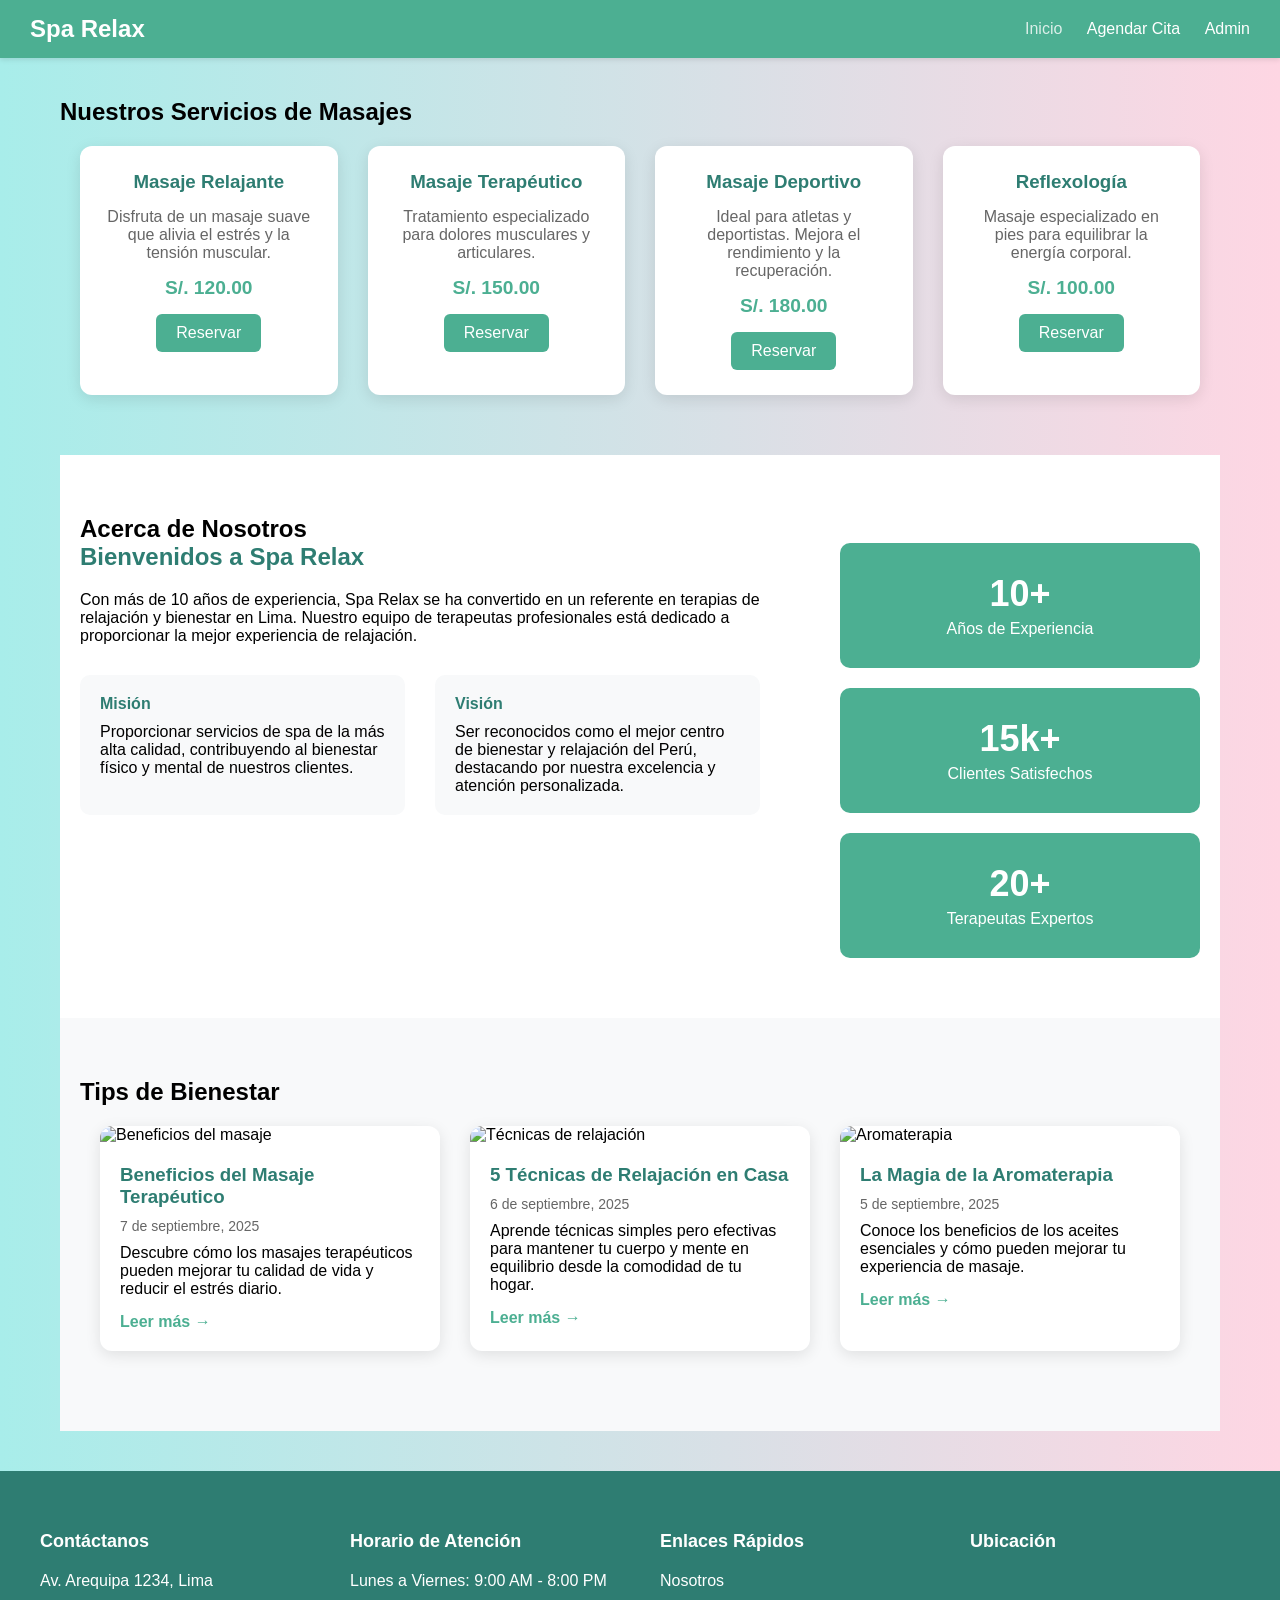
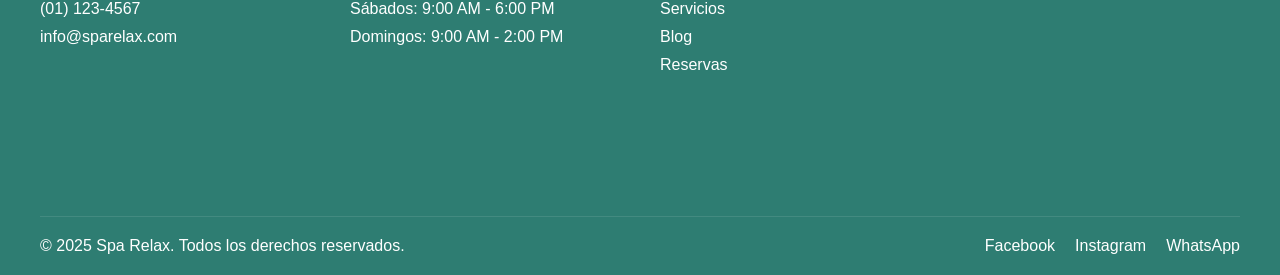
==== index.html @ 63e58964 "avance" ====
<!DOCTYPE html>
<html lang="es">
<head>
    <meta charset="UTF-8">
    <meta name="viewport" content="width=device-width, initial-scale=1.0">
    <title>Spa Relax - Inicio</title>
    <link rel="stylesheet" href="styles.css">
</head>
<body>
    <header class="header">
        <h1>Spa Relax</h1>
        <nav class="nav">
            <a href="index.html" class="active">Inicio</a>
            <a href="login.html">Agendar Cita</a>
            <a href="login_admin.html">Admin</a>
        </nav>
    </header>

    <main class="main-content">
        <h2>Nuestros Servicios de Masajes</h2>
        
        <div class="cards-container">
            <div class="card">
                <h3>Masaje Relajante</h3>
                <p>Disfruta de un masaje suave que alivia el estrés y la tensión muscular.</p>
                <p class="price">S/. 120.00</p>
                <a href="login.html" class="btn-card">Reservar</a>
            </div>

            <div class="card">
                <h3>Masaje Terapéutico</h3>
                <p>Tratamiento especializado para dolores musculares y articulares.</p>
                <p class="price">S/. 150.00</p>
                <a href="login.html" class="btn-card">Reservar</a>
            </div>

            <div class="card">
                <h3>Masaje Deportivo</h3>
                <p>Ideal para atletas y deportistas. Mejora el rendimiento y la recuperación.</p>
                <p class="price">S/. 180.00</p>
                <a href="login.html" class="btn-card">Reservar</a>
            </div>

            <div class="card">
                <h3>Reflexología</h3>
                <p>Masaje especializado en pies para equilibrar la energía corporal.</p>
                <p class="price">S/. 100.00</p>
                <a href="login.html" class="btn-card">Reservar</a>
            </div>
        </div>
        <!-- Sección Acerca de Nosotros -->
        <section class="about-section" id="nosotros">
            <h2>Acerca de Nosotros</h2>
            <div class="about-content">
                <div class="about-text">
                    <h3>Bienvenidos a Spa Relax</h3>
                    <p>Con más de 10 años de experiencia, Spa Relax se ha convertido en un referente en terapias de relajación y bienestar en Lima. Nuestro equipo de terapeutas profesionales está dedicado a proporcionar la mejor experiencia de relajación.</p>
                    
                    <div class="about-features">
                        <div class="feature">
                            <h4>Misión</h4>
                            <p>Proporcionar servicios de spa de la más alta calidad, contribuyendo al bienestar físico y mental de nuestros clientes.</p>
                        </div>
                        <div class="feature">
                            <h4>Visión</h4>
                            <p>Ser reconocidos como el mejor centro de bienestar y relajación del Perú, destacando por nuestra excelencia y atención personalizada.</p>
                        </div>
                    </div>
                </div>
                <div class="about-stats">
                    <div class="stat-item">
                        <span class="stat-number">10+</span>
                        <span class="stat-text">Años de Experiencia</span>
                    </div>
                    <div class="stat-item">
                        <span class="stat-number">15k+</span>
                        <span class="stat-text">Clientes Satisfechos</span>
                    </div>
                    <div class="stat-item">
                        <span class="stat-number">20+</span>
                        <span class="stat-text">Terapeutas Expertos</span>
                    </div>
                </div>
            </div>
        </section>

        <!-- Sección Blog -->
        <section class="blog-section" id="blog">
            <h2>Tips de Bienestar</h2>
            <div class="blog-container">
                <article class="blog-card">
                    <div class="blog-image">
                        <img src="https://via.placeholder.com/300x200" alt="Beneficios del masaje">
                    </div>
                    <div class="blog-content">
                        <h3>Beneficios del Masaje Terapéutico</h3>
                        <p class="blog-date">7 de septiembre, 2025</p>
                        <p>Descubre cómo los masajes terapéuticos pueden mejorar tu calidad de vida y reducir el estrés diario.</p>
                        <a href="#" class="blog-link">Leer más →</a>
                    </div>
                </article>

                <article class="blog-card">
                    <div class="blog-image">
                        <img src="https://via.placeholder.com/300x200" alt="Técnicas de relajación">
                    </div>
                    <div class="blog-content">
                        <h3>5 Técnicas de Relajación en Casa</h3>
                        <p class="blog-date">6 de septiembre, 2025</p>
                        <p>Aprende técnicas simples pero efectivas para mantener tu cuerpo y mente en equilibrio desde la comodidad de tu hogar.</p>
                        <a href="#" class="blog-link">Leer más →</a>
                    </div>
                </article>

                <article class="blog-card">
                    <div class="blog-image">
                        <img src="https://via.placeholder.com/300x200" alt="Aromaterapia">
                    </div>
                    <div class="blog-content">
                        <h3>La Magia de la Aromaterapia</h3>
                        <p class="blog-date">5 de septiembre, 2025</p>
                        <p>Conoce los beneficios de los aceites esenciales y cómo pueden mejorar tu experiencia de masaje.</p>
                        <a href="#" class="blog-link">Leer más →</a>
                    </div>
                </article>
            </div>
        </section>
    </main>

    <!-- Footer -->
    <footer class="footer">
        <div class="footer-content">
            <div class="footer-section">
                <h3>Contáctanos</h3>
                <p><i class="icon-location"></i> Av. Arequipa 1234, Lima</p>
                <p><i class="icon-phone"></i> (01) 123-4567</p>
                <p><i class="icon-email"></i> info@sparelax.com</p>
            </div>
            
            <div class="footer-section">
                <h3>Horario de Atención</h3>
                <p>Lunes a Viernes: 9:00 AM - 8:00 PM</p>
                <p>Sábados: 9:00 AM - 6:00 PM</p>
                <p>Domingos: 9:00 AM - 2:00 PM</p>
            </div>

            <div class="footer-section">
                <h3>Enlaces Rápidos</h3>
                <ul>
                    <li><a href="#nosotros">Nosotros</a></li>
                    <li><a href="#servicios">Servicios</a></li>
                    <li><a href="#blog">Blog</a></li>
                    <li><a href="login.html">Reservas</a></li>
                </ul>
            </div>

            <div class="footer-section">
                <h3>Ubicación</h3>
                <div class="map-container">
                    <iframe 
                        src="https://www.google.com/maps/embed?pb=!1m18!1m12!1m3!1d3901.964601666644!2d-77.03197492393517!3d-12.046654788118893!2m3!1f0!2f0!3f0!3m2!1i1024!2i768!4f13.1!3m3!1m2!1s0x9105c8b5d35662c7%3A0x15f669c01b8ed419!2sAv.%20Arequipa%2C%20Lima!5e0!3m2!1ses!2spe!4v1709910151234!5m2!1ses!2spe" 
                        width="100%" 
                        height="200" 
                        style="border:0;" 
                        allowfullscreen="" 
                        loading="lazy">
                    </iframe>
                </div>
            </div>
        </div>
        <div class="footer-bottom">
            <p>&copy; 2025 Spa Relax. Todos los derechos reservados.</p>
            <div class="social-links">
                <a href="#" class="social-link">Facebook</a>
                <a href="#" class="social-link">Instagram</a>
                <a href="#" class="social-link">WhatsApp</a>
            </div>
        </div>
    </footer>
</body>
</html>
---- styles.css ----
/* Reset y estilos base */
* {
    margin: 0;
    padding: 0;
    box-sizing: border-box;
}

body {
    margin: 0;
    font-family: 'Segoe UI', Tahoma, Geneva, Verdana, sans-serif;
    background: linear-gradient(to right, #a8edea, #fed6e3);
    min-height: 100vh;
}

/* Header y navegación */
.header {
    background-color: #4caf92;
    color: #fff;
    padding: 15px 30px;
    display: flex;
    justify-content: space-between;
    align-items: center;
    box-shadow: 0 2px 5px rgba(0,0,0,0.1);
}

.header h1 {
    margin: 0;
    font-size: 24px;
}

.nav a {
    color: #fff;
    text-decoration: none;
    margin-left: 20px;
    font-size: 16px;
    transition: opacity 0.3s;
}

.nav a:hover,
.nav .active {
    opacity: 0.8;
}

/* Contenedor principal */
.main-content {
    padding: 40px 20px;
    max-width: 1200px;
    margin: 0 auto;
}

/* Tarjetas de servicios */
.cards-container {
    display: grid;
    grid-template-columns: repeat(auto-fit, minmax(250px, 1fr));
    gap: 30px;
    padding: 20px;
}

.card {
    background-color: #fff;
    border-radius: 12px;
    padding: 25px;
    text-align: center;
    box-shadow: 0 4px 15px rgba(0,0,0,0.1);
    transition: transform 0.3s ease;
}

.card:hover {
    transform: translateY(-5px);
}

.card h3 {
    color: #2e7d72;
    margin-bottom: 15px;
}

.card p {
    color: #666;
    margin-bottom: 15px;
}

.card .price {
    color: #4caf92;
    font-weight: bold;
    font-size: 1.2em;
    margin: 15px 0;
}

.btn-card {
    display: inline-block;
    padding: 10px 20px;
    background-color: #4caf92;
    color: #fff;
    text-decoration: none;
    border-radius: 6px;
    transition: background-color 0.3s;
}

.btn-card:hover {
    background-color: #3a8d74;
}

/* Menú de Usuario */
.user-menu {
    display: flex;
    align-items: center;
    gap: 15px;
}

.user-name {
    color: #fff;
    font-size: 14px;
}

.logout-link {
    color: #fff;
    background-color: rgba(255,255,255,0.1);
    padding: 5px 10px;
    border-radius: 4px;
    text-decoration: none;
    font-size: 14px;
    transition: background-color 0.3s;
}

.logout-link:hover {
    background-color: rgba(255,255,255,0.2);
}

/* Dashboard y Panel de Usuario */
.dashboard-container {
    max-width: 1200px;
    margin: 40px auto;
    padding: 0 20px;
    display: grid;
    grid-template-columns: 300px 1fr;
    gap: 30px;
}

.user-info-panel {
    background-color: #fff;
    border-radius: 12px;
    box-shadow: 0 4px 15px rgba(0,0,0,0.1);
    padding: 20px;
}

.user-profile {
    margin-bottom: 30px;
}

.user-profile h3,
.upcoming-appointments h3 {
    color: #2e7d72;
    margin-bottom: 15px;
    padding-bottom: 10px;
    border-bottom: 2px solid #f0f0f0;
}

.profile-details p {
    margin-bottom: 10px;
    color: #666;
}

.profile-details strong {
    color: #333;
    display: inline-block;
    width: 80px;
}

.upcoming-appointments .no-appointments {
    color: #666;
    font-style: italic;
    text-align: center;
    padding: 20px 0;
}

/* Formularios */
.form-container {
    background-color: #fff;
    padding: 30px;
    border-radius: 12px;
    box-shadow: 0 4px 15px rgba(0,0,0,0.1);
}

.form-summary {
    margin: 20px 0;
    padding: 15px;
    background-color: #f8f9fa;
    border-radius: 6px;
}

.form-summary h4 {
    color: #2e7d72;
    margin-bottom: 10px;
}

.form-summary p {
    color: #666;
    font-size: 14px;
}

.form-container h2 {
    text-align: center;
    color: #2e7d72;
    margin-bottom: 30px;
}

.form-group {
    margin-bottom: 20px;
}

.form-group label {
    display: block;
    margin-bottom: 5px;
    color: #555;
}

.form-group input,
.form-group select {
    width: 100%;
    padding: 10px;
    border: 1px solid #ddd;
    border-radius: 6px;
    font-size: 16px;
}

.form-group select {
    background-color: #fff;
}

.btn-submit {
    width: 100%;
    padding: 12px;
    background-color: #4caf92;
    color: #fff;
    border: none;
    border-radius: 6px;
    cursor: pointer;
    font-size: 16px;
    transition: background-color 0.3s;
}

.btn-submit:hover {
    background-color: #3a8d74;
}

/* Login de administrador */
.login-container {
    background-color: #fff;
    padding: 40px;
    border-radius: 12px;
    box-shadow: 0 4px 15px rgba(0,0,0,0.1);
    max-width: 400px;
    margin: 40px auto;
}

.login-container h2 {
    text-align: center;
    color: #2e7d72;
    margin-bottom: 30px;
}

.btn-login {
    width: 100%;
    padding: 12px;
    background-color: #4caf92;
    color: #fff;
    border: none;
    border-radius: 6px;
    cursor: pointer;
    font-size: 16px;
    margin-top: 20px;
}

.btn-login:hover {
    background-color: #3a8d74;
}

.extra-links {
    margin-top: 15px;
    text-align: center;
}

.extra-links a {
    color: #2e7d72;
    text-decoration: none;
}

.extra-links a:hover {
    text-decoration: underline;
}

/* Panel de administración */
.admin-content {
    padding: 30px;
    max-width: 1200px;
    margin: 0 auto;
}

.table-container {
    background-color: #fff;
    border-radius: 12px;
    padding: 20px;
    box-shadow: 0 4px 15px rgba(0,0,0,0.1);
    overflow-x: auto;
}

.admin-table {
    width: 100%;
    border-collapse: collapse;
    margin-top: 20px;
}

.admin-table th,
.admin-table td {
    padding: 12px;
    text-align: left;
    border-bottom: 1px solid #ddd;
}

.admin-table th {
    background-color: #f5f5f5;
    color: #2e7d72;
}

.btn-edit,
.btn-delete {
    padding: 6px 12px;
    border: none;
    border-radius: 4px;
    cursor: pointer;
    margin: 0 5px;
}

.btn-edit {
    background-color: #4caf92;
    color: #fff;
}

.btn-delete {
    background-color: #ff6b6b;
    color: #fff;
}

.btn-edit:hover {
    background-color: #3a8d74;
}

.btn-delete:hover {
    background-color: #ff5252;
}

.logout {
    color: #fff;
    background-color: #ff6b6b;
    padding: 8px 16px;
    border-radius: 4px;
}

/* Responsive */
@media (max-width: 768px) {
    .header {
        flex-direction: column;
        text-align: center;
        padding: 15px;
    }

    .nav {
        margin-top: 15px;
        flex-direction: column;
        gap: 10px;
    }

    .nav a {
        margin: 0 10px;
    }

    .user-menu {
        margin-top: 10px;
        flex-direction: column;
        gap: 10px;
    }

    .dashboard-container {
        grid-template-columns: 1fr;
    }

    .form-container {
        margin: 20px;
    }

    .admin-table {
        font-size: 14px;
    }

    .btn-edit,
    .btn-delete {
        padding: 4px 8px;
        font-size: 12px;
    }
}

/* Sección Acerca de Nosotros */
.about-section {
    padding: 60px 20px;
    background-color: #fff;
    margin-top: 40px;
}

.about-content {
    max-width: 1200px;
    margin: 0 auto;
    display: grid;
    grid-template-columns: 2fr 1fr;
    gap: 40px;
    align-items: start;
}

.about-text {
    padding-right: 40px;
}

.about-text h3 {
    color: #2e7d72;
    margin-bottom: 20px;
    font-size: 24px;
}

.about-features {
    display: grid;
    grid-template-columns: 1fr 1fr;
    gap: 30px;
    margin-top: 30px;
}

.feature {
    padding: 20px;
    background-color: #f8f9fa;
    border-radius: 10px;
}

.feature h4 {
    color: #2e7d72;
    margin-bottom: 10px;
}

.about-stats {
    display: grid;
    grid-template-columns: 1fr;
    gap: 20px;
}

.stat-item {
    text-align: center;
    padding: 30px;
    background-color: #4caf92;
    color: white;
    border-radius: 10px;
}

.stat-number {
    display: block;
    font-size: 36px;
    font-weight: bold;
    margin-bottom: 5px;
}

.stat-text {
    font-size: 16px;
}

/* Sección Blog */
.blog-section {
    padding: 60px 20px;
    background-color: #f8f9fa;
}

.blog-container {
    max-width: 1200px;
    margin: 0 auto;
    display: grid;
    grid-template-columns: repeat(auto-fit, minmax(300px, 1fr));
    gap: 30px;
    padding: 20px;
}

.blog-card {
    background: white;
    border-radius: 12px;
    overflow: hidden;
    box-shadow: 0 4px 15px rgba(0,0,0,0.1);
    transition: transform 0.3s ease;
}

.blog-card:hover {
    transform: translateY(-5px);
}

.blog-image img {
    width: 100%;
    height: 200px;
    object-fit: cover;
}

.blog-content {
    padding: 20px;
}

.blog-content h3 {
    color: #2e7d72;
    margin-bottom: 10px;
}

.blog-date {
    color: #666;
    font-size: 14px;
    margin-bottom: 10px;
}

.blog-link {
    display: inline-block;
    color: #4caf92;
    text-decoration: none;
    margin-top: 15px;
    font-weight: bold;
}

.blog-link:hover {
    color: #2e7d72;
}

/* Footer */
.footer {
    background-color: #2e7d72;
    color: white;
    padding: 60px 20px 20px;
}

.footer-content {
    max-width: 1200px;
    margin: 0 auto;
    display: grid;
    grid-template-columns: repeat(auto-fit, minmax(250px, 1fr));
    gap: 40px;
}

.footer-section h3 {
    margin-bottom: 20px;
    font-size: 18px;
}

.footer-section p {
    margin-bottom: 10px;
}

.footer-section ul {
    list-style: none;
    padding: 0;
}

.footer-section ul li {
    margin-bottom: 10px;
}

.footer-section a {
    color: white;
    text-decoration: none;
}

.footer-section a:hover {
    text-decoration: underline;
}

.map-container {
    border-radius: 10px;
    overflow: hidden;
}

.footer-bottom {
    max-width: 1200px;
    margin: 40px auto 0;
    padding-top: 20px;
    border-top: 1px solid rgba(255,255,255,0.1);
    display: flex;
    justify-content: space-between;
    align-items: center;
}

.social-links {
    display: flex;
    gap: 20px;
}

.social-link {
    color: white;
    text-decoration: none;
    transition: opacity 0.3s;
}

.social-link:hover {
    opacity: 0.8;
}

@media (max-width: 768px) {
    .about-content {
        grid-template-columns: 1fr;
        gap: 30px;
    }

    .about-text {
        padding-right: 0;
    }

    .about-features {
        grid-template-columns: 1fr;
    }

    .footer-content {
        grid-template-columns: repeat(auto-fit, minmax(200px, 1fr));
    }

    .footer-bottom {
        flex-direction: column;
        text-align: center;
        gap: 20px;
    }
}

@media (max-width: 480px) {
    .card {
        margin: 10px;
    }

    .form-container {
        padding: 15px;
    }

    .login-container {
        margin: 20px;
        padding: 20px;
    }

    .blog-container {
        grid-template-columns: 1fr;
    }

    .stat-item {
        padding: 20px;
    }
}
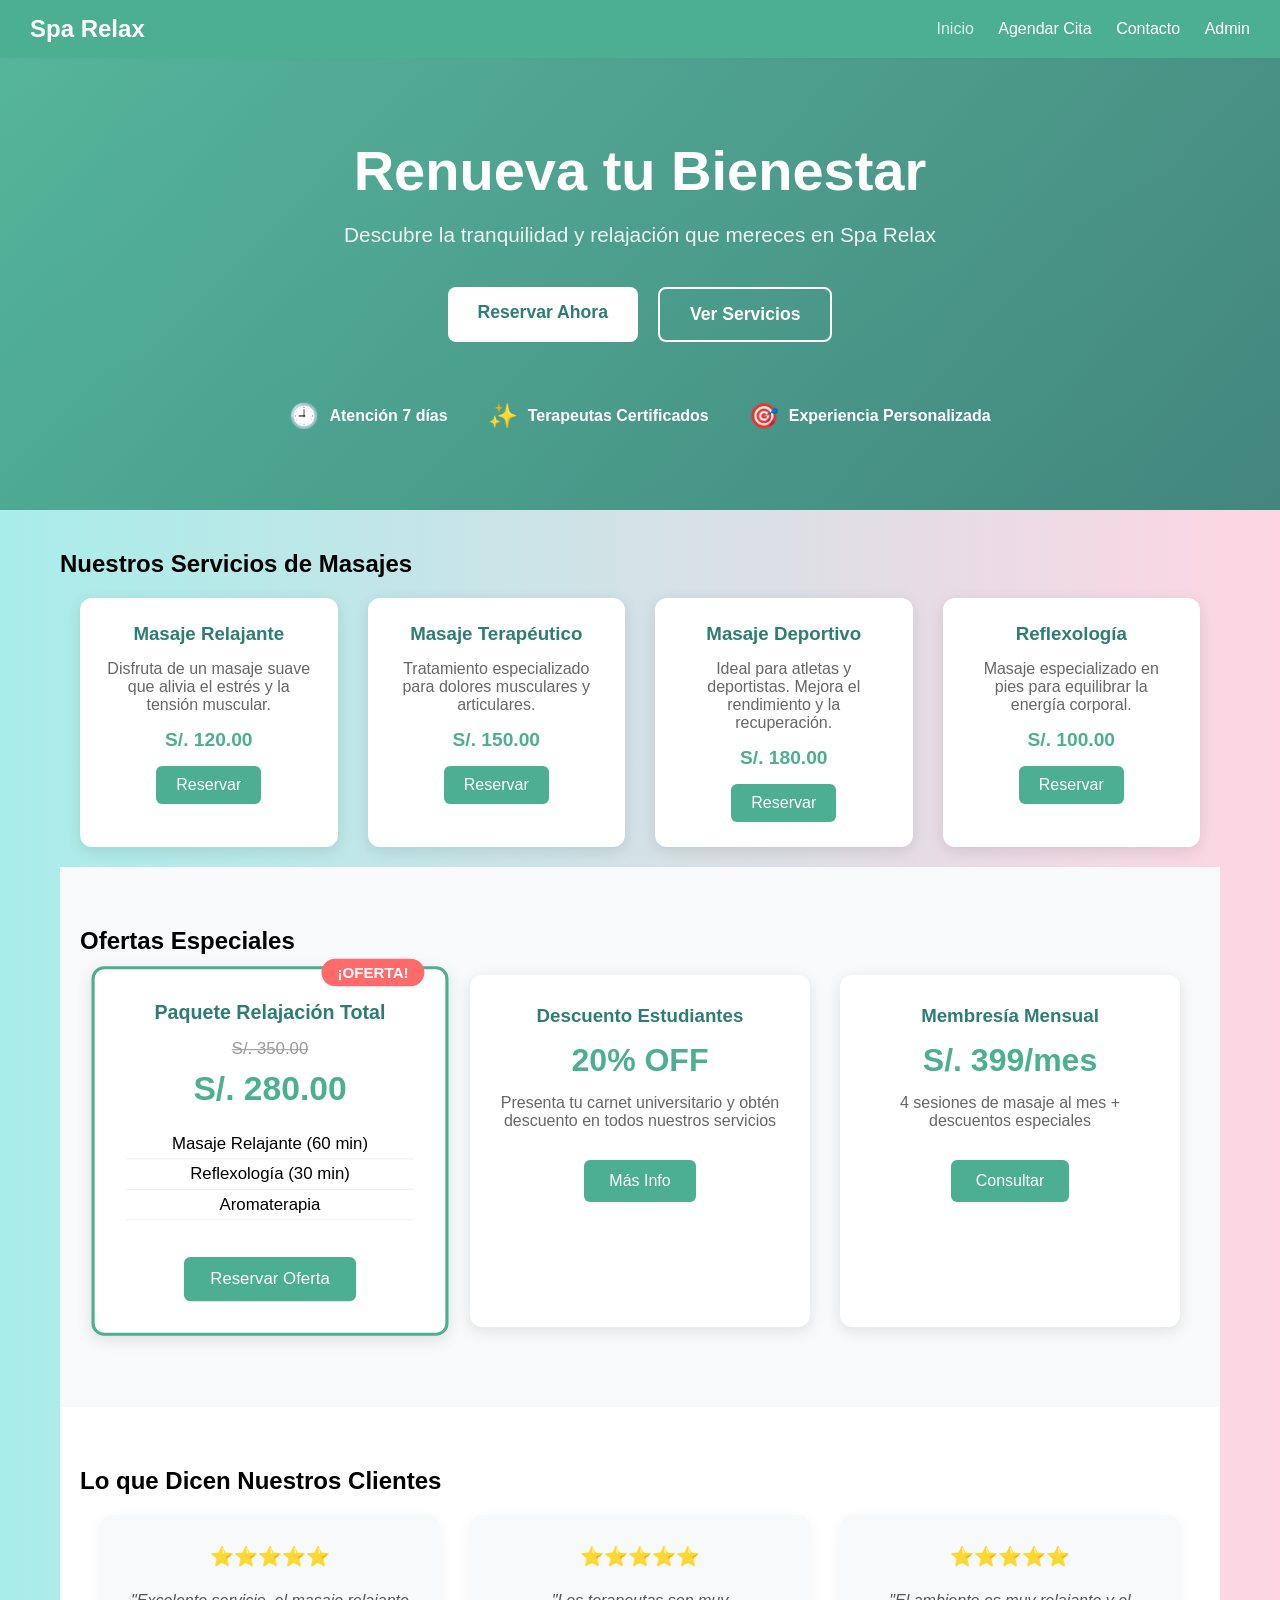
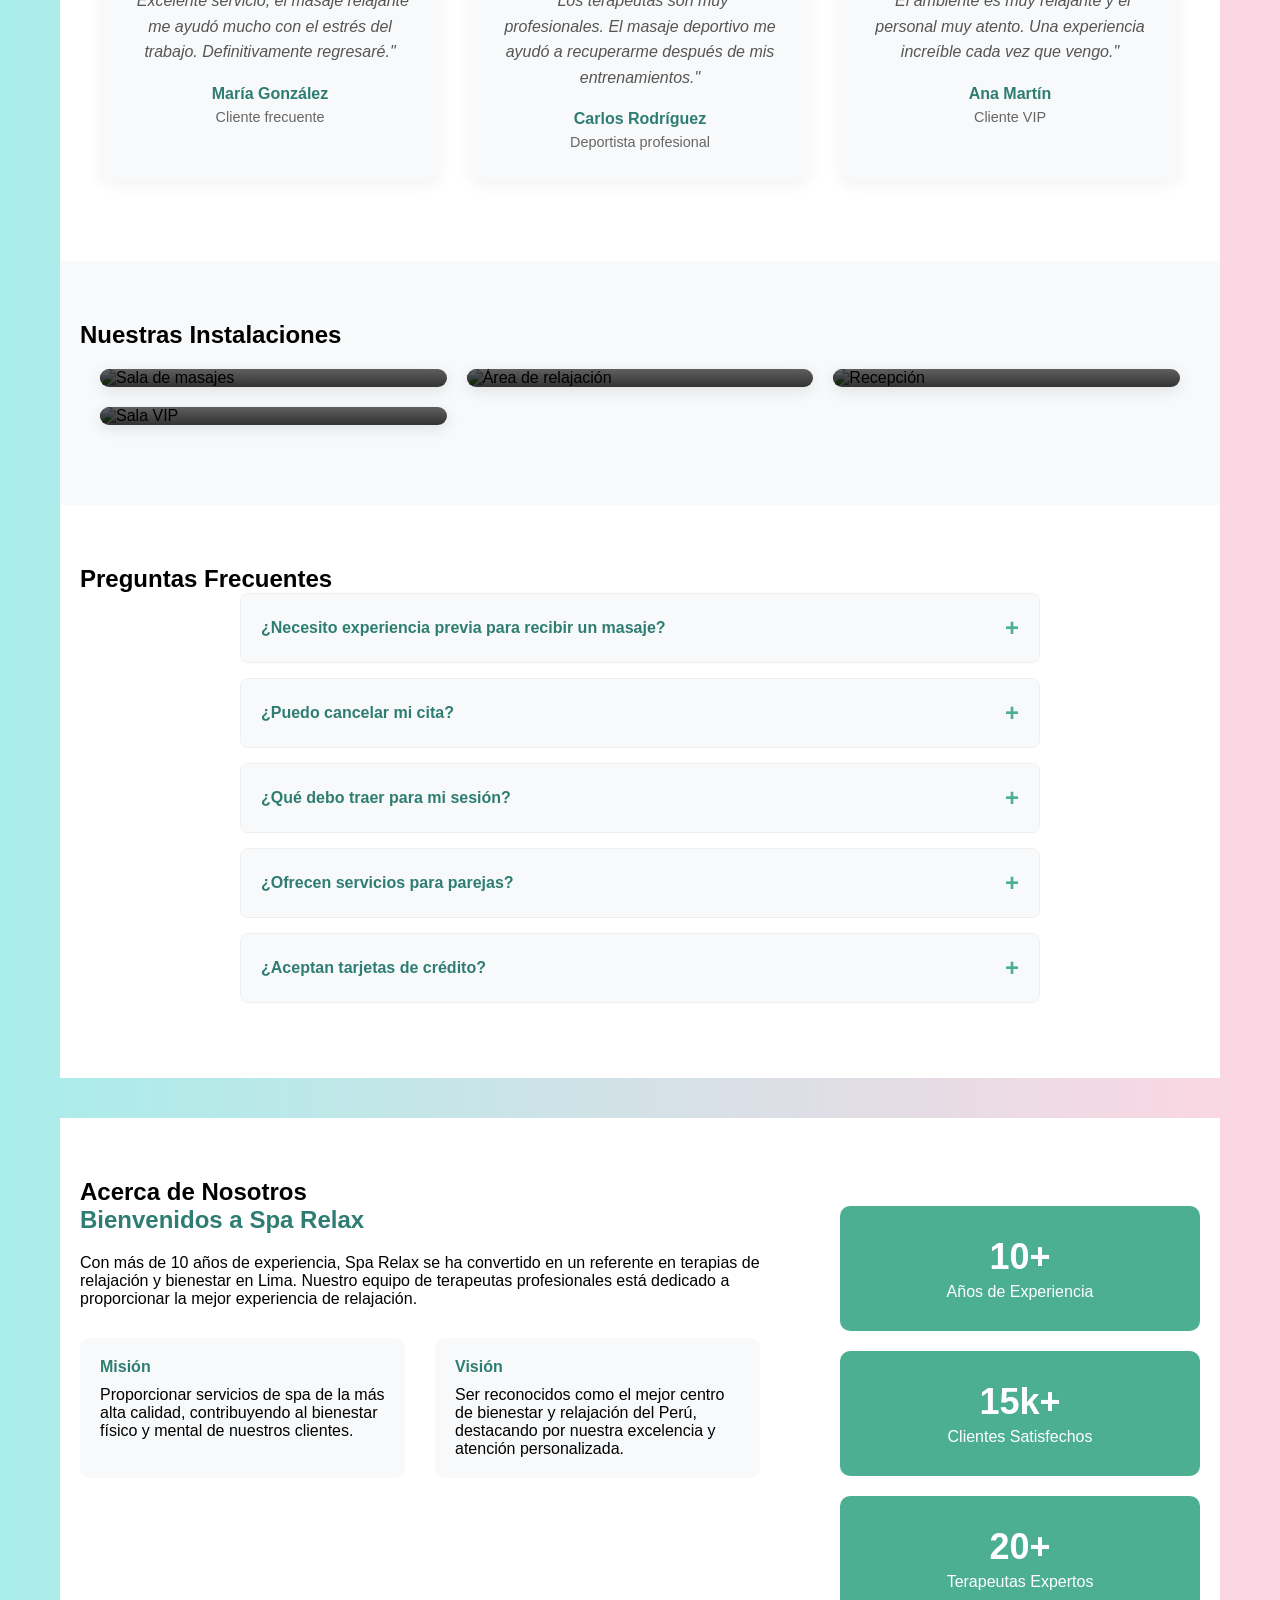
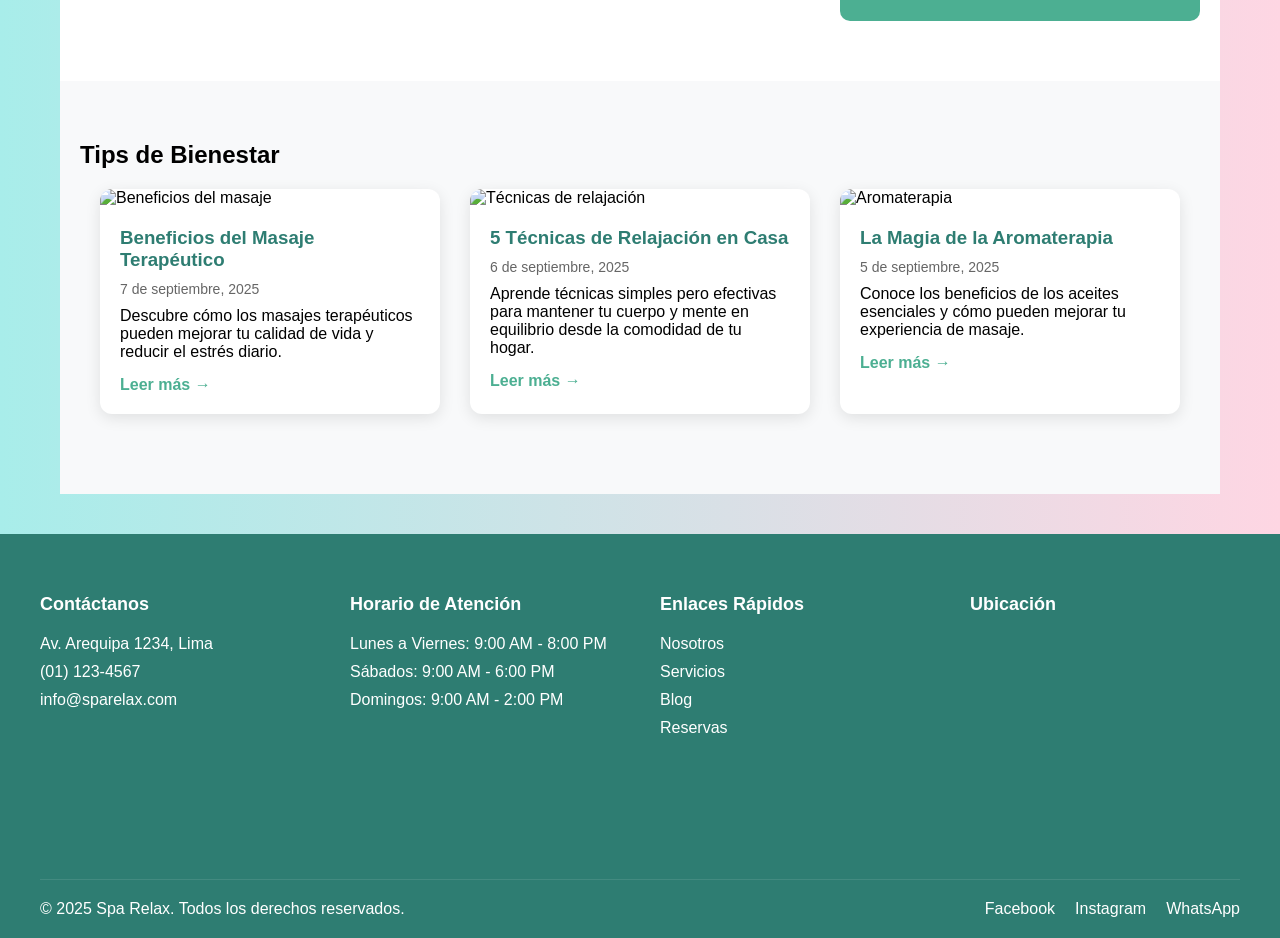
==== commit 59bfb154: "avance" ====
--- a/index.html
+++ b/index.html
@@ -12,12 +12,40 @@
         <nav class="nav">
             <a href="index.html" class="active">Inicio</a>
             <a href="login.html">Agendar Cita</a>
+            <a href="contacto.html">Contacto</a>
             <a href="login_admin.html">Admin</a>
         </nav>
     </header>
 
+    <!-- Hero Section -->
+    <section class="hero-section">
+        <div class="hero-content">
+            <h1>Renueva tu Bienestar</h1>
+            <p class="hero-subtitle">Descubre la tranquilidad y relajación que mereces en Spa Relax</p>
+            <div class="hero-buttons">
+                <a href="login.html" class="btn-hero-primary">Reservar Ahora</a>
+                <a href="#servicios" class="btn-hero-secondary">Ver Servicios</a>
+            </div>
+        </div>
+        <div class="hero-features">
+            <div class="feature-item">
+                <span class="feature-icon">🕘</span>
+                <span class="feature-text">Atención 7 días</span>
+            </div>
+            <div class="feature-item">
+                <span class="feature-icon">✨</span>
+                <span class="feature-text">Terapeutas Certificados</span>
+            </div>
+            <div class="feature-item">
+                <span class="feature-icon">🎯</span>
+                <span class="feature-text">Experiencia Personalizada</span>
+            </div>
+        </div>
+    </section>
+
     <main class="main-content">
-        <h2>Nuestros Servicios de Masajes</h2>
+        <section id="servicios">
+            <h2>Nuestros Servicios de Masajes</h2>
         
         <div class="cards-container">
             <div class="card">
@@ -48,6 +76,171 @@
                 <a href="login.html" class="btn-card">Reservar</a>
             </div>
         </div>
+                </section>
+
+        <!-- Sección de Promociones -->
+        <section class="promotions-section">
+            <h2>Ofertas Especiales</h2>
+            <div class="promotions-container">
+                <div class="promotion-card featured">
+                    <div class="promotion-badge">¡OFERTA!</div>
+                    <h3>Paquete Relajación Total</h3>
+                    <p class="original-price">S/. 350.00</p>
+                    <p class="promo-price">S/. 280.00</p>
+                    <ul class="promo-includes">
+                        <li>Masaje Relajante (60 min)</li>
+                        <li>Reflexología (30 min)</li>
+                        <li>Aromaterapia</li>
+                    </ul>
+                    <a href="login.html" class="btn-promo">Reservar Oferta</a>
+                </div>
+
+                <div class="promotion-card">
+                    <h3>Descuento Estudiantes</h3>
+                    <p class="promo-price">20% OFF</p>
+                    <p class="promo-description">Presenta tu carnet universitario y obtén descuento en todos nuestros servicios</p>
+                    <a href="login.html" class="btn-promo">Más Info</a>
+                </div>
+
+                <div class="promotion-card">
+                    <h3>Membresía Mensual</h3>
+                    <p class="promo-price">S/. 399/mes</p>
+                    <p class="promo-description">4 sesiones de masaje al mes + descuentos especiales</p>
+                    <a href="contacto.html" class="btn-promo">Consultar</a>
+                </div>
+            </div>
+        </section>
+
+        <!-- Sección de Testimonios -->
+        <section class="testimonials-section">
+            <h2>Lo que Dicen Nuestros Clientes</h2>
+            <div class="testimonials-container">
+                <div class="testimonial-card">
+                    <div class="testimonial-rating">
+                        <span class="stars">⭐⭐⭐⭐⭐</span>
+                    </div>
+                    <p class="testimonial-text">"Excelente servicio, el masaje relajante me ayudó mucho con el estrés del trabajo. Definitivamente regresaré."</p>
+                    <div class="testimonial-author">
+                        <strong>María González</strong>
+                        <span>Cliente frecuente</span>
+                    </div>
+                </div>
+
+                <div class="testimonial-card">
+                    <div class="testimonial-rating">
+                        <span class="stars">⭐⭐⭐⭐⭐</span>
+                    </div>
+                    <p class="testimonial-text">"Los terapeutas son muy profesionales. El masaje deportivo me ayudó a recuperarme después de mis entrenamientos."</p>
+                    <div class="testimonial-author">
+                        <strong>Carlos Rodríguez</strong>
+                        <span>Deportista profesional</span>
+                    </div>
+                </div>
+
+                <div class="testimonial-card">
+                    <div class="testimonial-rating">
+                        <span class="stars">⭐⭐⭐⭐⭐</span>
+                    </div>
+                    <p class="testimonial-text">"El ambiente es muy relajante y el personal muy atento. Una experiencia increíble cada vez que vengo."</p>
+                    <div class="testimonial-author">
+                        <strong>Ana Martín</strong>
+                        <span>Cliente VIP</span>
+                    </div>
+                </div>
+            </div>
+        </section>
+
+        <!-- Galería de Instalaciones -->
+        <section class="gallery-section">
+            <h2>Nuestras Instalaciones</h2>
+            <div class="gallery-container">
+                <div class="gallery-item">
+                    <img src="https://via.placeholder.com/400x300" alt="Sala de masajes">
+                    <div class="gallery-overlay">
+                        <h4>Salas de Masajes</h4>
+                        <p>Ambientes cómodos y relajantes</p>
+                    </div>
+                </div>
+                <div class="gallery-item">
+                    <img src="https://via.placeholder.com/400x300" alt="Área de relajación">
+                    <div class="gallery-overlay">
+                        <h4>Área de Relajación</h4>
+                        <p>Espacios para meditar y descansar</p>
+                    </div>
+                </div>
+                <div class="gallery-item">
+                    <img src="https://via.placeholder.com/400x300" alt="Recepción">
+                    <div class="gallery-overlay">
+                        <h4>Recepción</h4>
+                        <p>Atención personalizada desde tu llegada</p>
+                    </div>
+                </div>
+                <div class="gallery-item">
+                    <img src="https://via.placeholder.com/400x300" alt="Sala VIP">
+                    <div class="gallery-overlay">
+                        <h4>Sala VIP</h4>
+                        <p>Experiencia premium para parejas</p>
+                    </div>
+                </div>
+            </div>
+        </section>
+
+        <!-- Preguntas Frecuentes -->
+        <section class="faq-section">
+            <h2>Preguntas Frecuentes</h2>
+            <div class="faq-container">
+                <div class="faq-item">
+                    <div class="faq-question" onclick="toggleFAQ(this)">
+                        <h4>¿Necesito experiencia previa para recibir un masaje?</h4>
+                        <span class="faq-toggle">+</span>
+                    </div>
+                    <div class="faq-answer">
+                        <p>No es necesario tener experiencia previa. Nuestros terapeutas te guiarán durante todo el proceso y adaptarán el tratamiento a tus necesidades.</p>
+                    </div>
+                </div>
+
+                <div class="faq-item">
+                    <div class="faq-question" onclick="toggleFAQ(this)">
+                        <h4>¿Puedo cancelar mi cita?</h4>
+                        <span class="faq-toggle">+</span>
+                    </div>
+                    <div class="faq-answer">
+                        <p>Sí, puedes cancelar tu cita hasta 24 horas antes sin costo adicional. Para cancelaciones con menos tiempo, se aplicará una penalidad del 50%.</p>
+                    </div>
+                </div>
+
+                <div class="faq-item">
+                    <div class="faq-question" onclick="toggleFAQ(this)">
+                        <h4>¿Qué debo traer para mi sesión?</h4>
+                        <span class="faq-toggle">+</span>
+                    </div>
+                    <div class="faq-answer">
+                        <p>Solo necesitas traer tu documento de identidad. Nosotros proporcionamos toallas, batas y todo lo necesario para tu comodidad.</p>
+                    </div>
+                </div>
+
+                <div class="faq-item">
+                    <div class="faq-question" onclick="toggleFAQ(this)">
+                        <h4>¿Ofrecen servicios para parejas?</h4>
+                        <span class="faq-toggle">+</span>
+                    </div>
+                    <div class="faq-answer">
+                        <p>¡Por supuesto! Tenemos salas especiales para parejas donde pueden disfrutar de masajes simultáneos en un ambiente romántico.</p>
+                    </div>
+                </div>
+
+                <div class="faq-item">
+                    <div class="faq-question" onclick="toggleFAQ(this)">
+                        <h4>¿Aceptan tarjetas de crédito?</h4>
+                        <span class="faq-toggle">+</span>
+                    </div>
+                    <div class="faq-answer">
+                        <p>Sí, aceptamos efectivo, tarjetas de crédito, débito y transferencias bancarias. También manejamos promociones especiales para ciertos métodos de pago.</p>
+                    </div>
+                </div>
+            </div>
+        </section>
+
         <!-- Sección Acerca de Nosotros -->
         <section class="about-section" id="nosotros">
             <h2>Acerca de Nosotros</h2>
@@ -177,5 +370,7 @@
             </div>
         </div>
     </footer>
+    
+    <script src="script.js"></script>
 </body>
 </html>
--- a/styles.css
+++ b/styles.css
@@ -10,6 +10,344 @@
     font-family: 'Segoe UI', Tahoma, Geneva, Verdana, sans-serif;
     background: linear-gradient(to right, #a8edea, #fed6e3);
     min-height: 100vh;
+}
+
+/* Hero Section */
+.hero-section {
+    background: linear-gradient(135deg, rgba(76, 175, 146, 0.9), rgba(46, 125, 114, 0.9)), 
+                url('https://via.placeholder.com/1920x800') center/cover;
+    color: white;
+    padding: 80px 20px;
+    text-align: center;
+}
+
+.hero-content h1 {
+    font-size: 3.5em;
+    margin-bottom: 20px;
+    font-weight: bold;
+}
+
+.hero-subtitle {
+    font-size: 1.3em;
+    margin-bottom: 40px;
+    opacity: 0.9;
+}
+
+.hero-buttons {
+    display: flex;
+    gap: 20px;
+    justify-content: center;
+    margin-bottom: 60px;
+}
+
+.btn-hero-primary, .btn-hero-secondary {
+    padding: 15px 30px;
+    border-radius: 8px;
+    text-decoration: none;
+    font-weight: bold;
+    font-size: 1.1em;
+    transition: all 0.3s;
+}
+
+.btn-hero-primary {
+    background-color: #fff;
+    color: #2e7d72;
+}
+
+.btn-hero-primary:hover {
+    background-color: #f8f9fa;
+    transform: translateY(-2px);
+}
+
+.btn-hero-secondary {
+    border: 2px solid #fff;
+    color: #fff;
+    background-color: transparent;
+}
+
+.btn-hero-secondary:hover {
+    background-color: #fff;
+    color: #2e7d72;
+}
+
+.hero-features {
+    display: flex;
+    justify-content: center;
+    gap: 40px;
+    margin-top: 40px;
+}
+
+.feature-item {
+    display: flex;
+    align-items: center;
+    gap: 10px;
+}
+
+.feature-icon {
+    font-size: 1.5em;
+}
+
+.feature-text {
+    font-weight: bold;
+}
+
+/* Sección de Promociones */
+.promotions-section {
+    padding: 60px 20px;
+    background-color: #f8f9fa;
+}
+
+.promotions-container {
+    max-width: 1200px;
+    margin: 0 auto;
+    display: grid;
+    grid-template-columns: repeat(auto-fit, minmax(300px, 1fr));
+    gap: 30px;
+    padding: 20px;
+}
+
+.promotion-card {
+    background: white;
+    border-radius: 12px;
+    padding: 30px;
+    text-align: center;
+    box-shadow: 0 4px 15px rgba(0,0,0,0.1);
+    transition: transform 0.3s ease;
+    position: relative;
+}
+
+.promotion-card:hover {
+    transform: translateY(-5px);
+}
+
+.promotion-card.featured {
+    border: 3px solid #4caf92;
+    transform: scale(1.05);
+}
+
+.promotion-badge {
+    position: absolute;
+    top: -10px;
+    right: 20px;
+    background-color: #ff6b6b;
+    color: white;
+    padding: 5px 15px;
+    border-radius: 20px;
+    font-size: 0.9em;
+    font-weight: bold;
+}
+
+.promotion-card h3 {
+    color: #2e7d72;
+    margin-bottom: 15px;
+}
+
+.original-price {
+    text-decoration: line-through;
+    color: #999;
+    margin: 0;
+}
+
+.promo-price {
+    font-size: 2em;
+    color: #4caf92;
+    font-weight: bold;
+    margin: 10px 0;
+}
+
+.promo-includes {
+    list-style: none;
+    padding: 0;
+    margin: 20px 0;
+}
+
+.promo-includes li {
+    padding: 5px 0;
+    border-bottom: 1px solid #eee;
+}
+
+.promo-description {
+    color: #666;
+    margin: 15px 0;
+}
+
+.btn-promo {
+    display: inline-block;
+    background-color: #4caf92;
+    color: white;
+    padding: 12px 25px;
+    border-radius: 6px;
+    text-decoration: none;
+    margin-top: 15px;
+    transition: background-color 0.3s;
+}
+
+.btn-promo:hover {
+    background-color: #3a8d74;
+}
+
+/* Sección de Testimonios */
+.testimonials-section {
+    padding: 60px 20px;
+    background-color: white;
+}
+
+.testimonials-container {
+    max-width: 1200px;
+    margin: 0 auto;
+    display: grid;
+    grid-template-columns: repeat(auto-fit, minmax(300px, 1fr));
+    gap: 30px;
+    padding: 20px;
+}
+
+.testimonial-card {
+    background: #f8f9fa;
+    border-radius: 12px;
+    padding: 30px;
+    text-align: center;
+    box-shadow: 0 4px 15px rgba(0,0,0,0.05);
+}
+
+.testimonial-rating {
+    margin-bottom: 20px;
+}
+
+.stars {
+    font-size: 1.2em;
+    color: #ffc107;
+}
+
+.testimonial-text {
+    font-style: italic;
+    color: #555;
+    margin-bottom: 20px;
+    line-height: 1.6;
+}
+
+.testimonial-author strong {
+    color: #2e7d72;
+    display: block;
+    margin-bottom: 5px;
+}
+
+.testimonial-author span {
+    color: #666;
+    font-size: 0.9em;
+}
+
+/* Galería */
+.gallery-section {
+    padding: 60px 20px;
+    background-color: #f8f9fa;
+}
+
+.gallery-container {
+    max-width: 1200px;
+    margin: 0 auto;
+    display: grid;
+    grid-template-columns: repeat(auto-fit, minmax(280px, 1fr));
+    gap: 20px;
+    padding: 20px;
+}
+
+.gallery-item {
+    position: relative;
+    border-radius: 12px;
+    overflow: hidden;
+    box-shadow: 0 4px 15px rgba(0,0,0,0.1);
+    transition: transform 0.3s ease;
+}
+
+.gallery-item:hover {
+    transform: scale(1.05);
+}
+
+.gallery-item img {
+    width: 100%;
+    height: 250px;
+    object-fit: cover;
+}
+
+.gallery-overlay {
+    position: absolute;
+    bottom: 0;
+    left: 0;
+    right: 0;
+    background: linear-gradient(transparent, rgba(0,0,0,0.8));
+    color: white;
+    padding: 20px;
+    text-align: center;
+}
+
+.gallery-overlay h4 {
+    margin-bottom: 5px;
+}
+
+.gallery-overlay p {
+    margin: 0;
+    font-size: 0.9em;
+}
+
+/* FAQ Section */
+.faq-section {
+    padding: 60px 20px;
+    background-color: white;
+}
+
+.faq-container {
+    max-width: 800px;
+    margin: 0 auto;
+}
+
+.faq-item {
+    border: 1px solid #eee;
+    border-radius: 8px;
+    margin-bottom: 15px;
+    overflow: hidden;
+}
+
+.faq-question {
+    padding: 20px;
+    background-color: #f8f9fa;
+    cursor: pointer;
+    display: flex;
+    justify-content: space-between;
+    align-items: center;
+    transition: background-color 0.3s;
+}
+
+.faq-question:hover {
+    background-color: #e9ecef;
+}
+
+.faq-question h4 {
+    margin: 0;
+    color: #2e7d72;
+}
+
+.faq-toggle {
+    font-size: 1.5em;
+    color: #4caf92;
+    font-weight: bold;
+}
+
+.faq-answer {
+    padding: 0 20px;
+    max-height: 0;
+    overflow: hidden;
+    transition: all 0.3s ease;
+}
+
+.faq-answer.active {
+    padding: 20px;
+    max-height: 200px;
+}
+
+.faq-answer p {
+    margin: 0;
+    color: #666;
+    line-height: 1.6;
 }
 
 /* Header y navegación */
@@ -357,6 +695,435 @@
 }
 
 /* Responsive */
+/* Estilos para páginas de perfil y formularios */
+.form-actions {
+    display: flex;
+    gap: 15px;
+    margin-top: 20px;
+}
+
+.btn-cancel {
+    background-color: #6c757d;
+    color: white;
+    padding: 12px 20px;
+    border: none;
+    border-radius: 6px;
+    cursor: pointer;
+    text-decoration: none;
+    display: inline-block;
+    transition: background-color 0.3s;
+}
+
+.btn-cancel:hover {
+    background-color: #5a6268;
+}
+
+/* Estilos para historial y filtros */
+.filter-section {
+    display: flex;
+    gap: 20px;
+    margin-bottom: 20px;
+    padding: 15px;
+    background-color: #f8f9fa;
+    border-radius: 8px;
+}
+
+.filter-group {
+    display: flex;
+    flex-direction: column;
+    gap: 5px;
+}
+
+.filter-group label {
+    font-size: 14px;
+    color: #555;
+}
+
+.filter-group select,
+.filter-group input {
+    padding: 8px;
+    border: 1px solid #ddd;
+    border-radius: 4px;
+}
+
+.status-badge {
+    padding: 4px 8px;
+    border-radius: 4px;
+    font-size: 12px;
+    font-weight: bold;
+    text-transform: uppercase;
+}
+
+.status-pendiente {
+    background-color: #ffc107;
+    color: #212529;
+}
+
+.status-confirmada {
+    background-color: #17a2b8;
+    color: white;
+}
+
+.status-completada {
+    background-color: #28a745;
+    color: white;
+}
+
+.status-cancelada {
+    background-color: #dc3545;
+    color: white;
+}
+
+.btn-review {
+    background-color: #ffc107;
+    color: #212529;
+    padding: 6px 12px;
+    border: none;
+    border-radius: 4px;
+    cursor: pointer;
+    margin: 0 5px;
+}
+
+.review-completed {
+    color: #ffc107;
+    font-weight: bold;
+}
+
+.pagination {
+    display: flex;
+    justify-content: center;
+    align-items: center;
+    gap: 15px;
+    margin-top: 20px;
+}
+
+.btn-page {
+    padding: 8px 15px;
+    border: 1px solid #ddd;
+    background-color: white;
+    cursor: pointer;
+    border-radius: 4px;
+}
+
+.btn-page:disabled {
+    opacity: 0.5;
+    cursor: not-allowed;
+}
+
+/* Página de confirmación */
+.confirmation-container {
+    max-width: 600px;
+    margin: 40px auto;
+    padding: 20px;
+}
+
+.success-card {
+    background: white;
+    border-radius: 12px;
+    padding: 40px;
+    text-align: center;
+    box-shadow: 0 4px 15px rgba(0,0,0,0.1);
+}
+
+.success-icon {
+    width: 80px;
+    height: 80px;
+    background-color: #28a745;
+    color: white;
+    border-radius: 50%;
+    display: flex;
+    align-items: center;
+    justify-content: center;
+    font-size: 40px;
+    margin: 0 auto 20px;
+}
+
+.success-card h1 {
+    color: #28a745;
+    margin-bottom: 15px;
+}
+
+.success-message {
+    color: #666;
+    margin-bottom: 30px;
+}
+
+.appointment-details {
+    background-color: #f8f9fa;
+    padding: 20px;
+    border-radius: 8px;
+    margin: 20px 0;
+    text-align: left;
+}
+
+.appointment-details h3 {
+    color: #2e7d72;
+    margin-bottom: 15px;
+}
+
+.detail-item {
+    margin-bottom: 10px;
+    padding: 5px 0;
+    border-bottom: 1px solid #eee;
+}
+
+.important-info {
+    background-color: #e7f3ff;
+    padding: 20px;
+    border-radius: 8px;
+    margin: 20px 0;
+    text-align: left;
+}
+
+.important-info h4 {
+    color: #0c5460;
+    margin-bottom: 10px;
+}
+
+.important-info ul {
+    margin: 0;
+    padding-left: 20px;
+}
+
+.action-buttons {
+    display: flex;
+    gap: 15px;
+    justify-content: center;
+    margin-top: 30px;
+}
+
+.btn-primary, .btn-secondary, .btn-tertiary {
+    padding: 12px 20px;
+    border-radius: 6px;
+    text-decoration: none;
+    font-weight: bold;
+    transition: all 0.3s;
+}
+
+.btn-primary {
+    background-color: #4caf92;
+    color: white;
+}
+
+.btn-primary:hover {
+    background-color: #3a8d74;
+}
+
+.btn-secondary {
+    background-color: white;
+    color: #4caf92;
+    border: 2px solid #4caf92;
+}
+
+.btn-secondary:hover {
+    background-color: #4caf92;
+    color: white;
+}
+
+.btn-tertiary {
+    background-color: #6c757d;
+    color: white;
+}
+
+.btn-tertiary:hover {
+    background-color: #5a6268;
+}
+
+/* Página de contacto */
+.contact-section {
+    padding: 40px 20px;
+}
+
+.contact-container {
+    max-width: 1200px;
+    margin: 0 auto;
+    display: grid;
+    grid-template-columns: 1fr 1fr;
+    gap: 40px;
+}
+
+.contact-info {
+    background: white;
+    padding: 30px;
+    border-radius: 12px;
+    box-shadow: 0 4px 15px rgba(0,0,0,0.1);
+}
+
+.contact-item {
+    margin-bottom: 25px;
+}
+
+.contact-item h4 {
+    color: #2e7d72;
+    margin-bottom: 10px;
+}
+
+.contact-form-container {
+    background: white;
+    padding: 30px;
+    border-radius: 12px;
+    box-shadow: 0 4px 15px rgba(0,0,0,0.1);
+}
+
+.contact-form textarea {
+    width: 100%;
+    padding: 10px;
+    border: 1px solid #ddd;
+    border-radius: 6px;
+    font-family: inherit;
+    resize: vertical;
+}
+
+.map-section {
+    max-width: 1200px;
+    margin: 40px auto 0;
+}
+
+.map-section h3 {
+    color: #2e7d72;
+    margin-bottom: 20px;
+    text-align: center;
+}
+
+/* Páginas legales */
+.legal-content {
+    max-width: 800px;
+    margin: 40px auto;
+    padding: 20px;
+}
+
+.legal-container {
+    background: white;
+    padding: 40px;
+    border-radius: 12px;
+    box-shadow: 0 4px 15px rgba(0,0,0,0.1);
+}
+
+.legal-container h1 {
+    color: #2e7d72;
+    margin-bottom: 10px;
+}
+
+.last-updated {
+    color: #666;
+    font-style: italic;
+    margin-bottom: 30px;
+}
+
+.legal-section {
+    margin-bottom: 30px;
+}
+
+.legal-section h2 {
+    color: #2e7d72;
+    margin-bottom: 15px;
+}
+
+.legal-section ul {
+    padding-left: 20px;
+}
+
+.legal-section li {
+    margin-bottom: 8px;
+}
+
+.legal-links {
+    display: flex;
+    gap: 20px;
+}
+
+.legal-links a {
+    color: white;
+    text-decoration: none;
+}
+
+/* Página de error 404 */
+.error-container {
+    max-width: 600px;
+    margin: 40px auto;
+    padding: 20px;
+    text-align: center;
+}
+
+.error-content {
+    background: white;
+    padding: 40px;
+    border-radius: 12px;
+    box-shadow: 0 4px 15px rgba(0,0,0,0.1);
+}
+
+.error-number {
+    font-size: 120px;
+    font-weight: bold;
+    color: #4caf92;
+    margin-bottom: 20px;
+}
+
+.error-message {
+    color: #666;
+    margin-bottom: 30px;
+    font-size: 18px;
+}
+
+.error-suggestions {
+    background-color: #f8f9fa;
+    padding: 20px;
+    border-radius: 8px;
+    margin: 20px 0;
+    text-align: left;
+}
+
+.error-suggestions h3 {
+    color: #2e7d72;
+    margin-bottom: 15px;
+}
+
+.error-actions {
+    display: flex;
+    gap: 15px;
+    justify-content: center;
+    margin: 30px 0;
+}
+
+.popular-links {
+    margin-top: 40px;
+}
+
+.popular-links h3 {
+    color: #2e7d72;
+    margin-bottom: 20px;
+}
+
+.links-grid {
+    display: grid;
+    grid-template-columns: repeat(auto-fit, minmax(150px, 1fr));
+    gap: 15px;
+}
+
+.link-item {
+    background-color: #f8f9fa;
+    padding: 15px;
+    border-radius: 8px;
+    text-decoration: none;
+    color: inherit;
+    transition: background-color 0.3s;
+}
+
+.link-item:hover {
+    background-color: #e9ecef;
+}
+
+.link-item h4 {
+    color: #2e7d72;
+    margin-bottom: 5px;
+}
+
+.link-item p {
+    color: #666;
+    font-size: 14px;
+    margin: 0;
+}
+
 @media (max-width: 768px) {
     .header {
         flex-direction: column;
@@ -396,6 +1163,86 @@
     .btn-delete {
         padding: 4px 8px;
         font-size: 12px;
+    }
+
+    .contact-container {
+        grid-template-columns: 1fr;
+    }
+
+    .filter-section {
+        flex-direction: column;
+    }
+
+    .action-buttons {
+        flex-direction: column;
+    }
+
+    .error-actions {
+        flex-direction: column;
+    }
+
+    .links-grid {
+        grid-template-columns: 1fr;
+    }
+
+    /* Hero Section Mobile */
+    .hero-content h1 {
+        font-size: 2.5em;
+    }
+
+    .hero-buttons {
+        flex-direction: column;
+        gap: 15px;
+    }
+
+    .hero-features {
+        flex-direction: column;
+        gap: 20px;
+    }
+
+    /* Promociones Mobile */
+    .promotions-container {
+        grid-template-columns: 1fr;
+        padding: 10px;
+    }
+
+    .promotion-card.featured {
+        transform: none;
+    }
+
+    /* Testimonios Mobile */
+    .testimonials-container {
+        grid-template-columns: 1fr;
+        padding: 10px;
+    }
+
+    /* Galería Mobile */
+    .gallery-container {
+        grid-template-columns: repeat(auto-fit, minmax(250px, 1fr));
+        padding: 10px;
+    }
+}
+
+@media (max-width: 480px) {
+    .card {
+        margin: 10px;
+    }
+
+    .form-container {
+        padding: 15px;
+    }
+
+    .login-container {
+        margin: 20px;
+        padding: 20px;
+    }
+
+    .blog-container {
+        grid-template-columns: 1fr;
+    }
+
+    .stat-item {
+        padding: 20px;
     }
 }
 
